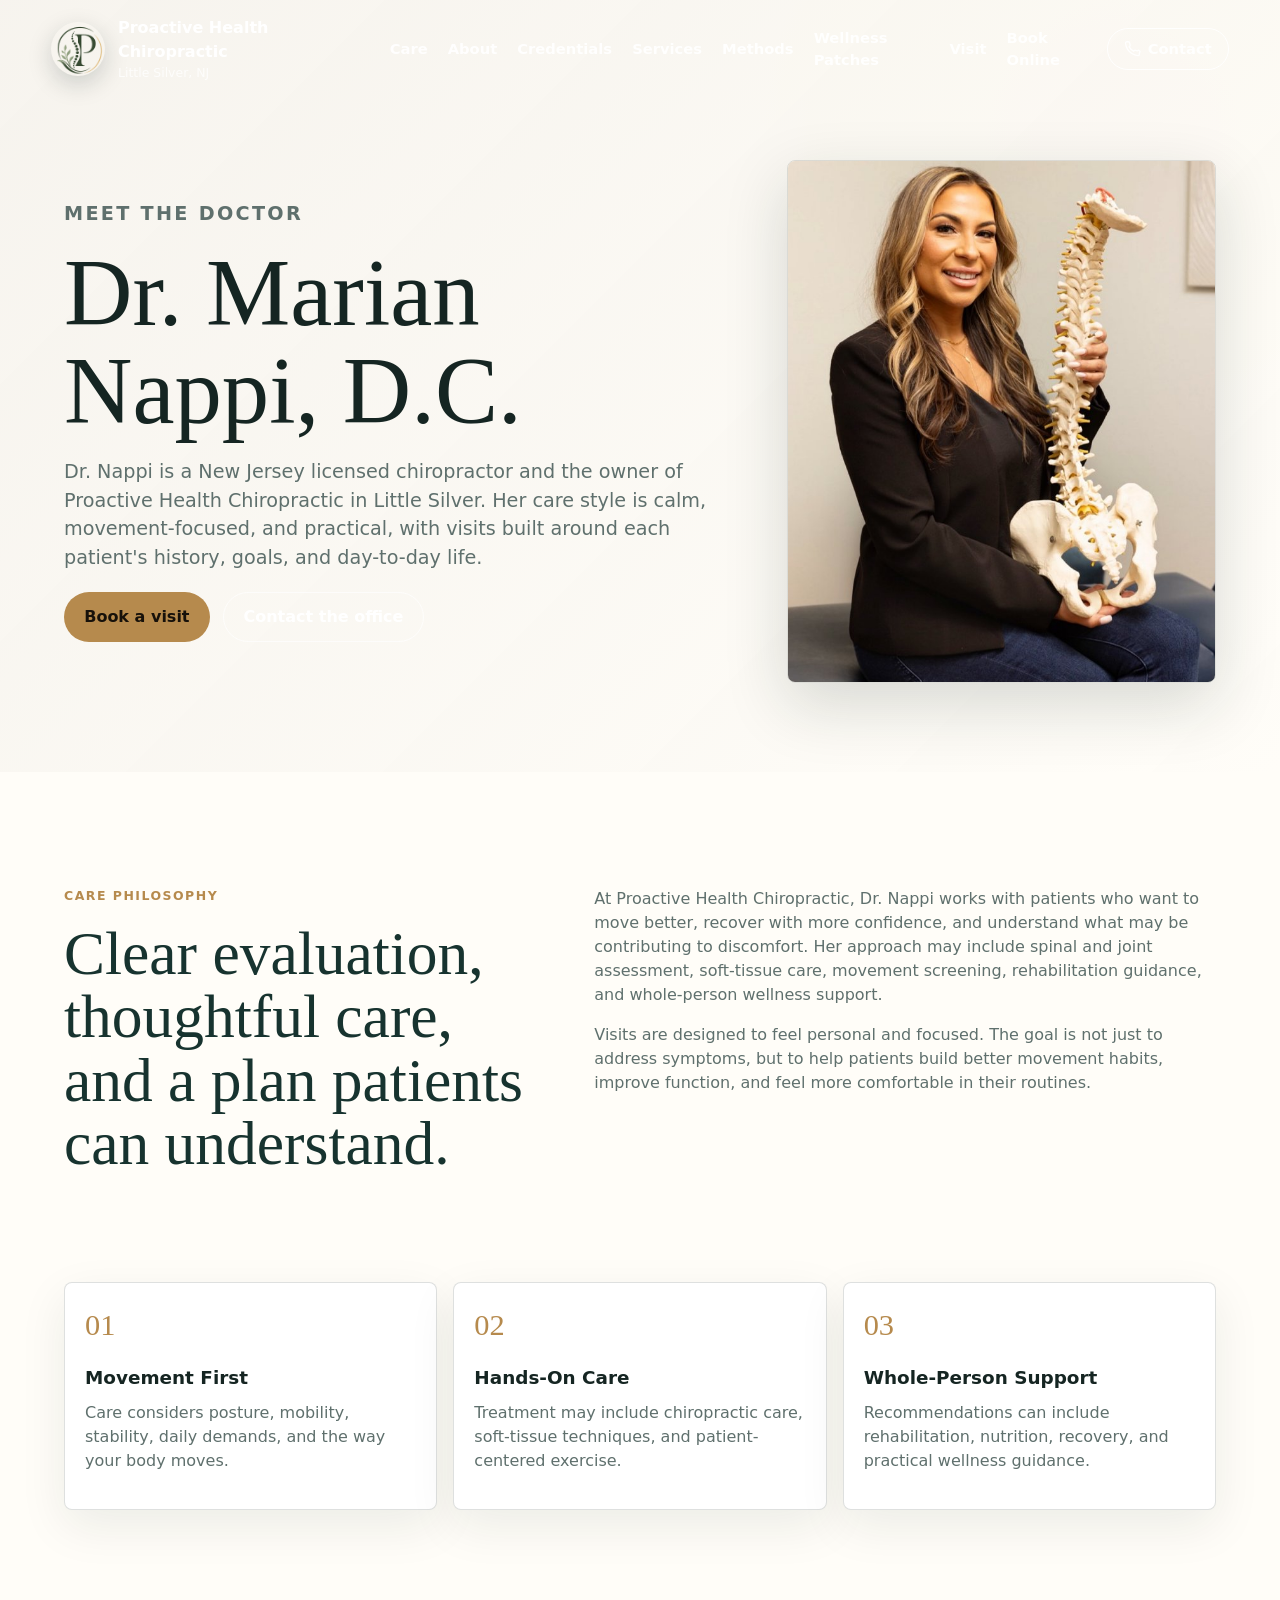
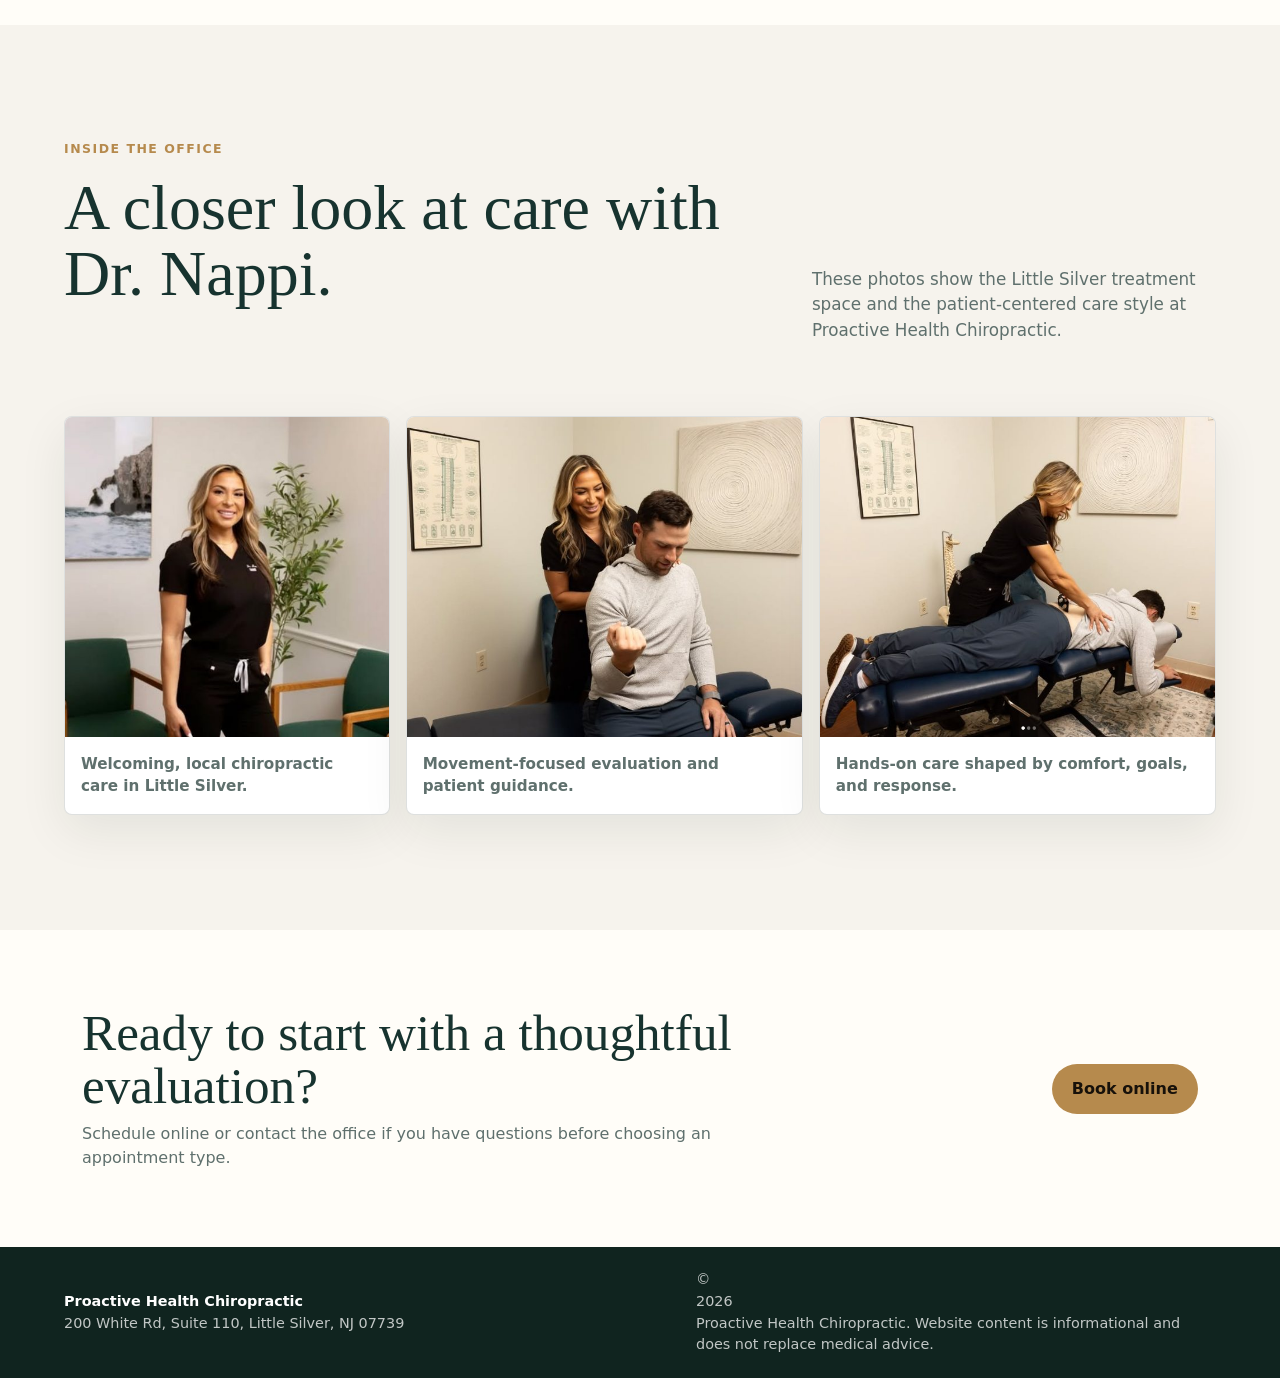
==== about.html @ e42f628e "Add Dr Nappi bio page" ====
<!doctype html>
<html lang="en">
  <head>
    <meta charset="utf-8" />
    <meta name="viewport" content="width=device-width, initial-scale=1" />
    <title>Meet Dr. Marian Nappi | Proactive Health Chiropractic</title>
    <meta
      name="description"
      content="Meet Dr. Marian Nappi, D.C., the New Jersey licensed chiropractor behind Proactive Health Chiropractic in Little Silver, NJ."
    />
    <meta name="theme-color" content="#17332f" />
    <link rel="preload" href="assets/dr-nappi-headshot.jpg" as="image" />
    <link rel="stylesheet" href="styles.css" />
    <script defer src="script.js"></script>
  </head>
  <body class="bio-page">
    <a class="skip-link" href="#main">Skip to content</a>

    <header class="site-header is-scrolled" data-header>
      <a class="brand" href="index.html#home" aria-label="Proactive Health Chiropractic home">
        <img class="brand-logo" src="assets/proactive-health-logo.png" alt="" />
        <span>
          <strong>Proactive Health Chiropractic</strong>
          <em>Little Silver, NJ</em>
        </span>
      </a>

      <button class="nav-toggle" type="button" aria-expanded="false" aria-controls="site-nav" data-nav-toggle>
        <svg viewBox="0 0 24 24" aria-hidden="true">
          <path d="M4 7h16M4 12h16M4 17h16" />
        </svg>
        <span class="sr-only">Open navigation</span>
      </button>

      <nav class="site-nav" id="site-nav" data-nav>
        <a href="index.html#care">Care</a>
        <a href="about.html">About</a>
        <a href="index.html#credentials">Credentials</a>
        <a href="index.html#services">Services</a>
        <a href="index.html#methods">Methods</a>
        <a href="lifewave.html">Wellness Patches</a>
        <a href="index.html#visit">Visit</a>
        <a href="appointment.html">Book Online</a>
        <a class="nav-call" href="index.html#contact">
          <svg viewBox="0 0 24 24" aria-hidden="true">
            <path d="M22 16.92v2a2 2 0 0 1-2.18 2 19.79 19.79 0 0 1-8.63-3.07 19.5 19.5 0 0 1-6-6A19.79 19.79 0 0 1 2.12 3.2 2 2 0 0 1 4.11 1h2a2 2 0 0 1 2 1.72c.12.9.32 1.77.59 2.61a2 2 0 0 1-.45 2.11L7.4 8.29a16 16 0 0 0 6.31 6.31l.85-.85a2 2 0 0 1 2.11-.45c.84.27 1.71.47 2.61.59A2 2 0 0 1 22 16.92Z" />
          </svg>
          Contact
        </a>
      </nav>
    </header>

    <main id="main">
      <section class="bio-hero" aria-labelledby="bio-title">
        <div class="bio-hero-layout">
          <div class="bio-hero-copy">
            <p class="eyebrow">Meet The Doctor</p>
            <h1 id="bio-title">Dr. Marian Nappi, D.C.</h1>
            <p>
              Dr. Nappi is a New Jersey licensed chiropractor and the owner of Proactive Health Chiropractic in
              Little Silver. Her care style is calm, movement-focused, and practical, with visits built around each
              patient's history, goals, and day-to-day life.
            </p>
            <div class="hero-actions">
              <a class="button button-primary" href="appointment.html">Book a visit</a>
              <a class="button button-secondary" href="index.html#contact">Contact the office</a>
            </div>
          </div>
          <figure class="bio-portrait">
            <img src="assets/dr-nappi-headshot.jpg" alt="Dr. Marian Nappi holding a spine model" />
          </figure>
        </div>
      </section>

      <section class="section bio-story">
        <div class="bio-story-grid">
          <div>
            <div class="section-kicker">Care Philosophy</div>
            <h2>Clear evaluation, thoughtful care, and a plan patients can understand.</h2>
          </div>
          <div class="bio-story-copy">
            <p>
              At Proactive Health Chiropractic, Dr. Nappi works with patients who want to move better, recover with
              more confidence, and understand what may be contributing to discomfort. Her approach may include spinal
              and joint assessment, soft-tissue care, movement screening, rehabilitation guidance, and whole-person
              wellness support.
            </p>
            <p>
              Visits are designed to feel personal and focused. The goal is not just to address symptoms, but to help
              patients build better movement habits, improve function, and feel more comfortable in their routines.
            </p>
          </div>
        </div>

        <div class="bio-values">
          <article>
            <span>01</span>
            <h3>Movement First</h3>
            <p>Care considers posture, mobility, stability, daily demands, and the way your body moves.</p>
          </article>
          <article>
            <span>02</span>
            <h3>Hands-On Care</h3>
            <p>Treatment may include chiropractic care, soft-tissue techniques, and patient-centered exercise.</p>
          </article>
          <article>
            <span>03</span>
            <h3>Whole-Person Support</h3>
            <p>Recommendations can include rehabilitation, nutrition, recovery, and practical wellness guidance.</p>
          </article>
        </div>
      </section>

      <section class="section bio-photo-section" aria-labelledby="bio-photos-title">
        <div class="section-heading">
          <div>
            <div class="section-kicker">Inside The Office</div>
            <h2 id="bio-photos-title">A closer look at care with Dr. Nappi.</h2>
          </div>
          <p>
            These photos show the Little Silver treatment space and the patient-centered care style at Proactive
            Health Chiropractic.
          </p>
        </div>

        <div class="bio-gallery">
          <figure>
            <img src="assets/dr-nappi-office.jpg" alt="Dr. Nappi standing in the office waiting area" />
            <figcaption>Welcoming, local chiropractic care in Little Silver.</figcaption>
          </figure>
          <figure>
            <img src="assets/dr-nappi-care.jpg" alt="Dr. Nappi guiding a patient through a seated movement check" />
            <figcaption>Movement-focused evaluation and patient guidance.</figcaption>
          </figure>
          <figure>
            <img src="assets/dr-nappi-treatment.jpg" alt="Dr. Nappi providing chiropractic care in a treatment room" />
            <figcaption>Hands-on care shaped by comfort, goals, and response.</figcaption>
          </figure>
        </div>
      </section>

      <section class="bio-note">
        <div>
          <h2>Ready to start with a thoughtful evaluation?</h2>
          <p>
            Schedule online or contact the office if you have questions before choosing an appointment type.
          </p>
        </div>
        <a class="button button-primary" href="appointment.html">Book online</a>
      </section>
    </main>

    <footer class="site-footer">
      <div>
        <strong>Proactive Health Chiropractic</strong>
        <span>200 White Rd, Suite 110, Little Silver, NJ 07739</span>
      </div>
      <p>
        &copy; <span data-year></span> Proactive Health Chiropractic. Website content is informational and does not replace medical advice.
      </p>
    </footer>
  </body>
</html>
---- styles.css ----
:root {
  color-scheme: light;
  --ink: #152522;
  --muted: #5f706d;
  --deep: #17332f;
  --evergreen: #24584f;
  --sage: #dfe8df;
  --mist: #f6f3ed;
  --paper: #fffdf8;
  --line: rgba(21, 37, 34, 0.14);
  --gold: #b68a4d;
  --rose: #b98678;
  --shadow: 0 24px 70px rgba(18, 35, 31, 0.18);
  --radius: 8px;
  font-family:
    "Inter",
    "Segoe UI",
    system-ui,
    -apple-system,
    sans-serif;
}

* {
  box-sizing: border-box;
}

html {
  scroll-behavior: smooth;
}

body {
  margin: 0;
  background: var(--paper);
  color: var(--ink);
  line-height: 1.5;
}

img,
svg {
  display: block;
}

a {
  color: inherit;
  text-decoration: none;
}

button,
input,
textarea {
  font: inherit;
}

svg {
  fill: none;
  stroke: currentColor;
  stroke-linecap: round;
  stroke-linejoin: round;
  stroke-width: 2;
}

.skip-link,
.sr-only {
  position: absolute;
  width: 1px;
  height: 1px;
  padding: 0;
  margin: -1px;
  overflow: hidden;
  clip: rect(0, 0, 0, 0);
  white-space: nowrap;
  border: 0;
}

.skip-link:focus {
  z-index: 20;
  width: auto;
  height: auto;
  clip: auto;
  top: 1rem;
  left: 1rem;
  padding: 0.75rem 1rem;
  background: var(--paper);
  border: 1px solid var(--line);
}

.site-header {
  position: fixed;
  inset: 0 0 auto;
  z-index: 10;
  display: flex;
  align-items: center;
  justify-content: space-between;
  gap: 1.5rem;
  min-height: 78px;
  padding: 1rem clamp(1rem, 4vw, 3.5rem);
  color: white;
  transition:
    background 180ms ease,
    box-shadow 180ms ease,
    color 180ms ease;
}

.site-header.is-scrolled {
  background: rgba(255, 253, 248, 0.94);
  color: var(--deep);
  box-shadow: 0 10px 40px rgba(18, 35, 31, 0.12);
  backdrop-filter: blur(14px);
}

.brand {
  display: inline-flex;
  align-items: center;
  gap: 0.8rem;
  min-width: 0;
}

.brand-logo {
  width: 54px;
  height: 54px;
  flex: 0 0 54px;
  border-radius: 50%;
  object-fit: cover;
  object-position: center 32%;
  box-shadow: 0 8px 24px rgba(18, 35, 31, 0.18);
}

.brand strong,
.brand em {
  display: block;
}

.brand strong {
  font-size: 1rem;
  letter-spacing: 0;
}

.brand em {
  color: currentColor;
  font-size: 0.78rem;
  font-style: normal;
  opacity: 0.76;
}

.site-nav {
  display: flex;
  align-items: center;
  gap: 1.25rem;
  font-size: 0.92rem;
  font-weight: 650;
}

.site-nav a {
  opacity: 0.9;
}

.site-nav a:hover,
.site-nav a:focus-visible {
  opacity: 1;
}

.text-link {
  color: var(--deep);
  font-weight: 850;
  text-decoration: underline;
  text-decoration-thickness: 2px;
  text-underline-offset: 0.25em;
}

.text-link:hover,
.text-link:focus-visible {
  color: var(--gold);
}

.nav-call {
  display: inline-flex;
  align-items: center;
  gap: 0.45rem;
  min-height: 42px;
  padding: 0 1rem;
  border: 1px solid currentColor;
  border-radius: 999px;
}

.nav-call svg,
.button svg,
.contact-list svg {
  width: 1.05rem;
  height: 1.05rem;
}

.nav-toggle {
  display: none;
  place-items: center;
  width: 44px;
  height: 44px;
  color: inherit;
  background: transparent;
  border: 1px solid currentColor;
  border-radius: 999px;
}

.nav-toggle svg {
  width: 22px;
  height: 22px;
}

.hero {
  position: relative;
  min-height: 92vh;
  display: grid;
  align-items: end;
  overflow: hidden;
  background: var(--deep);
  color: white;
}

.hero-image {
  position: absolute;
  inset: 0;
  width: 100%;
  height: 100%;
  object-fit: cover;
}

.hero-scrim {
  position: absolute;
  inset: 0;
  background:
    linear-gradient(90deg, rgba(13, 32, 28, 0.9), rgba(13, 32, 28, 0.56) 43%, rgba(13, 32, 28, 0.08) 74%),
    linear-gradient(0deg, rgba(13, 32, 28, 0.7), transparent 44%);
}

.hero-content {
  position: relative;
  width: min(760px, 100%);
  padding: 10rem clamp(1rem, 5vw, 5rem) clamp(5.5rem, 10vh, 8rem);
}

.eyebrow,
.section-kicker {
  margin: 0 0 1rem;
  color: var(--gold);
  font-size: 0.78rem;
  font-weight: 800;
  letter-spacing: 0.12em;
  text-transform: uppercase;
}

h1,
h2,
h3,
p {
  margin-top: 0;
}

h1,
h2 {
  font-family: Georgia, "Times New Roman", serif;
  font-weight: 500;
  line-height: 1.03;
}

h1 {
  max-width: 11ch;
  margin-bottom: 1.25rem;
  font-size: clamp(4rem, 11vw, 8.5rem);
}

.hero-copy {
  max-width: 690px;
  margin-bottom: 2rem;
  color: rgba(255, 255, 255, 0.88);
  font-size: clamp(1.12rem, 2vw, 1.35rem);
}

.hero-actions,
.contact-list {
  display: flex;
  flex-wrap: wrap;
  gap: 0.85rem;
}

.button {
  display: inline-flex;
  align-items: center;
  justify-content: center;
  gap: 0.55rem;
  min-height: 50px;
  padding: 0 1.2rem;
  border: 1px solid transparent;
  border-radius: 999px;
  font-weight: 800;
  transition:
    transform 160ms ease,
    background 160ms ease,
    border-color 160ms ease;
}

.button:hover,
.button:focus-visible {
  transform: translateY(-1px);
}

.button-primary {
  background: var(--gold);
  color: #17110a;
}

.button-secondary {
  border-color: rgba(255, 255, 255, 0.68);
  color: white;
}

.button-dark {
  background: var(--deep);
  color: white;
}

.button-outline {
  border-color: var(--line);
  color: var(--deep);
  background: transparent;
}

.hero-panel {
  position: absolute;
  right: clamp(1rem, 4vw, 4rem);
  bottom: clamp(1rem, 5vw, 4rem);
  width: min(300px, calc(100% - 2rem));
  padding: 1.2rem;
  background: rgba(255, 253, 248, 0.92);
  color: var(--deep);
  border: 1px solid rgba(255, 255, 255, 0.65);
  border-radius: var(--radius);
  box-shadow: var(--shadow);
}

.hero-panel span,
.hero-panel small {
  display: block;
  color: var(--muted);
}

.hero-panel strong {
  display: block;
  margin: 0.2rem 0;
  font-family: Georgia, "Times New Roman", serif;
  font-size: 1.4rem;
  line-height: 1.1;
}

.trust-band {
  display: grid;
  grid-template-columns: repeat(4, 1fr);
  border-bottom: 1px solid var(--line);
  background: var(--mist);
}

.trust-band div {
  min-height: 142px;
  padding: clamp(1.25rem, 3vw, 2rem);
  border-right: 1px solid var(--line);
}

.trust-band div:last-child {
  border-right: 0;
}

.trust-band strong {
  display: block;
  margin-bottom: 0.45rem;
  color: var(--deep);
  font-family: Georgia, "Times New Roman", serif;
  font-size: clamp(1.5rem, 3vw, 2.25rem);
  font-weight: 500;
  line-height: 1.05;
}

.trust-band span {
  color: var(--muted);
  font-size: 0.96rem;
}

.section {
  padding: clamp(4.5rem, 9vw, 8rem) clamp(1rem, 5vw, 5rem);
}

.credentials.section {
  padding-top: clamp(3.5rem, 7vw, 5.6rem);
  padding-bottom: clamp(3.5rem, 7vw, 5.6rem);
}

.intro-grid,
.section-heading,
.service-layout,
.method-summary-grid,
.methods-learn-more,
.visit-content {
  width: min(1180px, 100%);
  margin: 0 auto;
}

.intro-grid {
  display: grid;
  grid-template-columns: minmax(0, 1fr) minmax(320px, 0.78fr);
  gap: clamp(2rem, 5vw, 5rem);
  align-items: start;
}

h2 {
  color: var(--deep);
  font-size: clamp(2.35rem, 5vw, 4.7rem);
}

.intro-copy {
  color: var(--muted);
  font-size: 1.08rem;
}

.section-heading {
  display: grid;
  grid-template-columns: minmax(0, 0.88fr) minmax(280px, 0.52fr);
  gap: clamp(2rem, 5vw, 4rem);
  align-items: end;
  margin-bottom: clamp(2rem, 5vw, 3.5rem);
}

.section-heading p {
  color: var(--muted);
  font-size: 1.05rem;
}

.credentials {
  background: var(--deep);
  color: white;
}

.credentials h2 {
  color: white;
}

.credentials .section-heading {
  margin-bottom: clamp(1.5rem, 3.5vw, 2.4rem);
}

.credentials h2 {
  max-width: 780px;
  font-size: clamp(2.1rem, 4.2vw, 3.8rem);
}

.credentials .section-heading p,
.credentials .credential-card p {
  color: rgba(255, 255, 255, 0.74);
}

.credential-grid {
  width: min(1180px, 100%);
  margin: 0 auto;
  display: grid;
  grid-template-columns: repeat(4, 1fr);
  gap: 1rem;
}

.credential-card {
  min-height: 178px;
  padding: 1.1rem;
  border: 1px solid rgba(255, 255, 255, 0.16);
  border-radius: var(--radius);
  background: rgba(255, 255, 255, 0.045);
}

.credential-card h3 {
  margin-bottom: 0.55rem;
}

.credential-card p {
  margin-bottom: 0;
  font-size: 0.95rem;
}

.icon-badge {
  display: grid;
  place-items: center;
  width: 46px;
  height: 46px;
  margin-bottom: 1.5rem;
  color: #17110a;
  background: var(--gold);
  border-radius: 50%;
}

.icon-badge svg {
  width: 22px;
  height: 22px;
}

h3 {
  margin-bottom: 0.7rem;
  font-size: 1.15rem;
  line-height: 1.2;
}

.service-layout {
  display: grid;
  grid-template-columns: minmax(0, 1fr) minmax(300px, 0.42fr);
  gap: clamp(1.25rem, 4vw, 3rem);
}

.service-list {
  display: grid;
  grid-template-columns: repeat(2, 1fr);
  gap: 1rem;
}

.service-list article,
.quote-panel,
.appointment-card {
  border: 1px solid var(--line);
  border-radius: var(--radius);
  background: white;
  box-shadow: 0 16px 48px rgba(18, 35, 31, 0.08);
}

.service-list article {
  min-height: 196px;
  padding: 1.35rem;
}

.service-list p {
  color: var(--muted);
}

.quote-panel {
  display: flex;
  flex-direction: column;
  justify-content: space-between;
  min-height: 100%;
  padding: clamp(1.5rem, 4vw, 2rem);
  background:
    linear-gradient(rgba(255, 253, 248, 0.9), rgba(255, 253, 248, 0.9)),
    linear-gradient(135deg, var(--sage), rgba(185, 134, 120, 0.32));
}

.quote-panel p {
  color: var(--deep);
  font-family: Georgia, "Times New Roman", serif;
  font-size: clamp(1.55rem, 2.7vw, 2.25rem);
  line-height: 1.12;
}

.quote-panel span {
  color: var(--muted);
  font-weight: 750;
}

.methods-overview {
  background: var(--paper);
  border-top: 1px solid var(--line);
}

.methods-overview h2 {
  max-width: 780px;
  font-size: clamp(2.15rem, 4.4vw, 4rem);
}

.method-summary-grid {
  display: grid;
  grid-template-columns: repeat(3, 1fr);
  gap: 1rem;
}

.method-summary-grid article {
  min-height: 190px;
  padding: 1.15rem;
  border: 1px solid var(--line);
  border-radius: var(--radius);
  background: white;
  box-shadow: 0 16px 48px rgba(18, 35, 31, 0.08);
}

.method-summary-grid strong {
  display: inline-block;
  margin-bottom: 0.8rem;
  color: var(--gold);
  font-size: 0.8rem;
  font-weight: 900;
  letter-spacing: 0.1em;
  text-transform: uppercase;
}

.method-summary-grid h3 {
  color: var(--deep);
  font-family: Georgia, "Times New Roman", serif;
  font-size: 1.3rem;
  font-weight: 500;
}

.method-summary-grid p {
  margin-bottom: 0;
  color: var(--muted);
}

.methods-learn-more {
  margin-top: 1.4rem;
}

.lifewave-preview {
  padding: 0 clamp(1rem, 4vw, 2rem) clamp(3rem, 6vw, 4.5rem);
  background: var(--paper);
  border-bottom: 1px solid var(--line);
}

.lifewave-feature {
  width: min(820px, 100%);
  margin: -1.25rem max(1rem, calc((100vw - 1180px) / 2)) 0 auto;
  display: grid;
  grid-template-columns: minmax(0, 1fr) minmax(210px, 0.55fr);
  gap: clamp(1rem, 3vw, 1.6rem);
  align-items: center;
  padding: clamp(1rem, 3vw, 1.35rem);
  border: 1px solid var(--line);
  border-radius: var(--radius);
  background:
    linear-gradient(105deg, rgba(255, 255, 255, 0.95), rgba(247, 244, 239, 0.9)),
    radial-gradient(circle at 92% 12%, rgba(40, 111, 181, 0.14), transparent 34%);
  box-shadow: 0 12px 34px rgba(18, 35, 31, 0.08);
}

.lifewave-feature h2 {
  max-width: 380px;
  font-size: clamp(1.7rem, 2.9vw, 2.35rem);
}

.lifewave-feature p {
  max-width: 480px;
  margin-bottom: 0.8rem;
  color: var(--muted);
  font-size: 0.96rem;
}

.feature-link {
  display: inline-flex;
  align-items: center;
  gap: 0.55rem;
  color: var(--deep);
  font-weight: 850;
}

.feature-link svg {
  width: 1.05rem;
  height: 1.05rem;
}

.lifewave-product-stack {
  display: grid;
  grid-template-columns: repeat(3, minmax(0, 1fr));
  align-items: center;
  gap: 0.45rem;
}

.lifewave-product-stack img {
  width: 100%;
  aspect-ratio: 1.28;
  object-fit: cover;
  border-radius: 6px;
  box-shadow: 0 10px 24px rgba(25, 44, 60, 0.12);
}

.lifewave-product-stack img:first-child {
  grid-column: auto;
  grid-row: auto;
}

.lifewave-product-stack img:nth-child(2) {
  grid-column: auto;
  grid-row: auto;
  transform: none;
}

.lifewave-product-stack img:nth-child(3) {
  grid-column: auto;
  grid-row: auto;
  transform: none;
}

.visit {
  background: var(--mist);
}

.visit-content {
  display: grid;
  grid-template-columns: minmax(0, 0.9fr) minmax(320px, 0.58fr);
  gap: clamp(2rem, 5vw, 4rem);
  align-items: start;
}

.visit-content > div > p {
  max-width: 660px;
  color: var(--muted);
  font-size: 1.08rem;
}

.contact-list {
  margin-top: 2rem;
}

.contact-list a,
.contact-item {
  display: inline-flex;
  align-items: center;
  gap: 0.6rem;
  min-height: 48px;
  padding: 0 1rem;
  border: 1px solid var(--line);
  border-radius: 999px;
  background: rgba(255, 255, 255, 0.72);
  color: var(--deep);
  font-weight: 750;
}

.appointment-card {
  padding: clamp(1.25rem, 3vw, 1.75rem);
}

.appointment-card h3 {
  color: var(--deep);
  font-family: Georgia, "Times New Roman", serif;
  font-size: 1.75rem;
  font-weight: 500;
}

.appointment-card > p:not(.eyebrow):not(.form-note) {
  color: var(--muted);
}

.booking-mini-list {
  display: grid;
  gap: 0.55rem;
  margin: 1.3rem 0;
}

.booking-mini-list span {
  padding: 0.7rem 0.85rem;
  border: 1px solid var(--line);
  border-radius: var(--radius);
  background: var(--mist);
  color: var(--deep);
  font-weight: 750;
}

label {
  display: grid;
  gap: 0.42rem;
  margin-bottom: 1rem;
  color: var(--deep);
  font-size: 0.9rem;
  font-weight: 800;
}

input,
textarea {
  width: 100%;
  border: 1px solid var(--line);
  border-radius: var(--radius);
  padding: 0.85rem 0.95rem;
  background: var(--paper);
  color: var(--ink);
  outline: none;
}

input:focus,
textarea:focus {
  border-color: var(--evergreen);
  box-shadow: 0 0 0 4px rgba(36, 88, 79, 0.12);
}

textarea {
  resize: vertical;
}

.appointment-card .button {
  width: 100%;
}

.form-note {
  margin: 1rem 0 0;
  color: var(--muted);
  font-size: 0.82rem;
}

.site-footer {
  display: flex;
  align-items: center;
  justify-content: space-between;
  gap: 1rem;
  padding: 1.4rem clamp(1rem, 5vw, 5rem);
  background: #10241f;
  color: rgba(255, 255, 255, 0.74);
  font-size: 0.9rem;
}

.site-footer strong,
.site-footer span {
  display: block;
}

.site-footer strong {
  color: white;
}

.site-footer p {
  margin: 0;
  max-width: 520px;
}

.booking-page {
  background: var(--paper);
}

.booking-page .site-header {
  color: var(--deep);
}

.booking-hero {
  padding: clamp(8rem, 14vw, 11rem) clamp(1rem, 5vw, 5rem) clamp(4rem, 8vw, 7rem);
  background:
    linear-gradient(120deg, rgba(23, 51, 47, 0.94), rgba(36, 88, 79, 0.74)),
    url("assets/proactive-chiropractic-hero.png") center / cover;
  color: white;
}

.booking-hero-content,
.booking-shell,
.process-steps,
.booking-note {
  width: min(1180px, 100%);
  margin: 0 auto;
}

.booking-hero h1 {
  max-width: 880px;
  margin-bottom: 1.3rem;
  font-size: clamp(3.2rem, 8vw, 6.7rem);
}

.booking-hero p {
  max-width: 720px;
  color: rgba(255, 255, 255, 0.84);
  font-size: clamp(1.08rem, 2vw, 1.28rem);
}

.booking-section {
  background: var(--mist);
}

.booking-shell {
  display: grid;
  grid-template-columns: minmax(290px, 0.42fr) minmax(0, 1fr);
  gap: clamp(1.5rem, 4vw, 3rem);
  align-items: start;
}

.portal-card,
.booking-grid article,
.process-steps article {
  border: 1px solid var(--line);
  border-radius: var(--radius);
  background: white;
  box-shadow: 0 16px 48px rgba(18, 35, 31, 0.08);
}

.portal-card {
  position: sticky;
  top: 100px;
  padding: clamp(1.25rem, 3vw, 1.75rem);
}

.portal-card p,
.booking-grid p,
.process-steps p,
.booking-note p {
  color: var(--muted);
}

.portal-card .button {
  width: 100%;
}

.portal-topline {
  display: grid;
  gap: 0.25rem;
  margin-bottom: 1rem;
  padding-bottom: 1rem;
  border-bottom: 1px solid var(--line);
}

.portal-topline span {
  color: var(--gold);
  font-size: 0.75rem;
  font-weight: 850;
  letter-spacing: 0.12em;
  text-transform: uppercase;
}

.portal-topline strong {
  color: var(--deep);
  font-family: Georgia, "Times New Roman", serif;
  font-size: 1.8rem;
  font-weight: 500;
  line-height: 1.08;
}

.booking-details h2 {
  max-width: 760px;
  margin-bottom: 1.5rem;
  font-size: clamp(2.25rem, 4.6vw, 4.2rem);
}

.booking-grid {
  display: grid;
  grid-template-columns: repeat(2, 1fr);
  gap: 1rem;
}

.booking-grid article,
.process-steps article {
  padding: 1.35rem;
}

.booking-process {
  background: var(--paper);
}

.process-steps {
  display: grid;
  grid-template-columns: repeat(3, 1fr);
  gap: 1rem;
}

.process-steps span {
  display: block;
  margin-bottom: 1.25rem;
  color: var(--gold);
  font-family: Georgia, "Times New Roman", serif;
  font-size: 2rem;
}

.booking-note {
  display: flex;
  align-items: center;
  justify-content: space-between;
  gap: 2rem;
  padding-top: clamp(3rem, 6vw, 5rem);
  padding-bottom: clamp(3rem, 6vw, 5rem);
}

.booking-note h2 {
  max-width: 620px;
  margin-bottom: 0.7rem;
  font-size: clamp(2rem, 4vw, 3.2rem);
}

.booking-note p {
  max-width: 760px;
  margin-bottom: 0;
}

.methods-hero {
  min-height: 660px;
  display: grid;
  align-items: end;
  padding: clamp(8rem, 14vw, 11rem) clamp(1rem, 5vw, 5rem) clamp(4rem, 8vw, 7rem);
  background:
    linear-gradient(120deg, rgba(16, 36, 31, 0.98), rgba(32, 72, 64, 0.92)),
    linear-gradient(0deg, rgba(255, 253, 248, 0.08), transparent);
  color: white;
}

.methods-hero > div,
.method-detail-list,
.method-note {
  width: min(1180px, 100%);
  margin: 0 auto;
}

.methods-hero h1 {
  max-width: 11ch;
  font-size: clamp(3.4rem, 8.4vw, 7.2rem);
}

.methods-hero p {
  max-width: 760px;
  color: rgba(255, 255, 255, 0.82);
  font-size: clamp(1.05rem, 2vw, 1.24rem);
}

.methods-detail-section {
  background: var(--mist);
}

.method-detail-list {
  display: grid;
  gap: 1rem;
}

.method-detail-list article {
  display: grid;
  grid-template-columns: minmax(240px, 0.34fr) minmax(0, 1fr);
  gap: clamp(1rem, 4vw, 3rem);
  align-items: start;
  padding: clamp(1.25rem, 3vw, 1.8rem);
  border: 1px solid var(--line);
  border-radius: var(--radius);
  background: white;
  box-shadow: 0 16px 48px rgba(18, 35, 31, 0.08);
}

.method-detail-list span {
  display: inline-block;
  margin-bottom: 0.65rem;
  color: var(--gold);
  font-weight: 900;
  letter-spacing: 0.12em;
  text-transform: uppercase;
}

.method-detail-list h2 {
  margin-bottom: 0;
  font-size: clamp(1.8rem, 3.3vw, 2.8rem);
}

.method-detail-list p {
  margin-bottom: 0;
  color: var(--muted);
  font-size: 1.04rem;
}

.method-note {
  display: grid;
  grid-template-columns: minmax(0, 0.8fr) auto;
  gap: 2rem;
  align-items: center;
  padding-top: clamp(3rem, 6vw, 5rem);
  padding-bottom: clamp(3rem, 6vw, 5rem);
}

.method-note h2 {
  max-width: 720px;
  margin-bottom: 0.8rem;
  font-size: clamp(2.1rem, 4vw, 3.4rem);
}

.method-note p {
  max-width: 760px;
  margin-bottom: 0;
  color: var(--muted);
}

.bio-hero {
  padding: clamp(8rem, 13vw, 10rem) clamp(1rem, 5vw, 5rem) clamp(3.5rem, 7vw, 6rem);
  background:
    linear-gradient(135deg, rgba(246, 243, 237, 0.95), rgba(255, 253, 248, 0.98)),
    radial-gradient(circle at 88% 18%, rgba(191, 143, 70, 0.16), transparent 34%);
}

.bio-hero-layout,
.bio-story-grid,
.bio-values,
.bio-gallery,
.bio-note {
  width: min(1180px, 100%);
  margin: 0 auto;
}

.bio-hero-layout {
  display: grid;
  grid-template-columns: minmax(0, 0.8fr) minmax(320px, 0.52fr);
  gap: clamp(2rem, 6vw, 4rem);
  align-items: center;
}

.bio-hero h1 {
  max-width: 820px;
  margin-bottom: 1.1rem;
  font-size: clamp(3.2rem, 7.4vw, 6.6rem);
}

.bio-hero p,
.bio-story-copy p,
.bio-values p,
.bio-photo-section p,
.bio-gallery figcaption,
.bio-note p {
  color: var(--muted);
}

.bio-hero p {
  max-width: 690px;
  font-size: clamp(1.05rem, 2vw, 1.2rem);
}

.bio-portrait {
  margin: 0;
}

.bio-portrait img {
  width: 100%;
  aspect-ratio: 0.82;
  object-fit: cover;
  object-position: center top;
  border: 1px solid var(--line);
  border-radius: var(--radius);
  box-shadow: 0 22px 64px rgba(18, 35, 31, 0.16);
}

.bio-story {
  background: var(--paper);
}

.bio-story-grid {
  display: grid;
  grid-template-columns: minmax(0, 0.75fr) minmax(0, 1fr);
  gap: clamp(1.5rem, 5vw, 4rem);
  align-items: start;
}

.bio-story-grid h2 {
  max-width: 700px;
  font-size: clamp(2.25rem, 4.8vw, 4.15rem);
}

.bio-story-copy p:last-child {
  margin-bottom: 0;
}

.bio-values {
  display: grid;
  grid-template-columns: repeat(3, 1fr);
  gap: 1rem;
  margin-top: clamp(2rem, 5vw, 3.5rem);
}

.bio-values article,
.bio-gallery figure {
  border: 1px solid var(--line);
  border-radius: var(--radius);
  background: white;
  box-shadow: 0 16px 48px rgba(18, 35, 31, 0.08);
}

.bio-values article {
  padding: 1.25rem;
}

.bio-values span {
  display: inline-block;
  margin-bottom: 1.15rem;
  color: var(--gold);
  font-family: Georgia, "Times New Roman", serif;
  font-size: 1.9rem;
}

.bio-photo-section {
  background: var(--mist);
}

.bio-gallery {
  display: grid;
  grid-template-columns: 0.82fr 1fr 1fr;
  gap: 1rem;
}

.bio-gallery figure {
  overflow: hidden;
  margin: 0;
}

.bio-gallery img {
  width: 100%;
  height: 320px;
  object-fit: cover;
}

.bio-gallery figure:first-child img {
  object-position: center 30%;
}

.bio-gallery figcaption {
  padding: 1rem;
  font-size: 0.95rem;
  font-weight: 700;
}

.bio-note {
  display: flex;
  align-items: center;
  justify-content: space-between;
  gap: 2rem;
  padding: clamp(3rem, 6vw, 5rem) clamp(1rem, 4vw, 2rem);
}

.bio-note h2 {
  max-width: 660px;
  margin-bottom: 0.6rem;
  font-size: clamp(2rem, 4vw, 3.25rem);
}

.bio-note p {
  max-width: 720px;
  margin-bottom: 0;
}

.lifewave-hero {
  min-height: 760px;
  display: grid;
  grid-template-columns: minmax(0, 0.92fr) minmax(360px, 0.72fr);
  gap: clamp(2rem, 5vw, 5rem);
  align-items: center;
  padding: clamp(8rem, 14vw, 11rem) clamp(1rem, 5vw, 5rem) clamp(4rem, 8vw, 7rem);
  background:
    linear-gradient(120deg, rgba(16, 36, 31, 0.98), rgba(22, 54, 71, 0.92) 58%, rgba(44, 74, 116, 0.86)),
    linear-gradient(0deg, rgba(255, 255, 255, 0.08), transparent);
  color: white;
  overflow: hidden;
}

.lifewave-hero-copy,
.lifewave-hero-products,
.patch-pillars,
.product-grid,
.lifewave-cta,
.lifewave-disclaimer {
  width: min(1180px, 100%);
  margin: 0 auto;
}

.lifewave-hero-copy {
  width: 100%;
}

.lifewave-hero h1 {
  max-width: 10ch;
  font-size: clamp(3.6rem, 9vw, 7.7rem);
}

.lifewave-hero p {
  max-width: 710px;
  color: rgba(255, 255, 255, 0.82);
  font-size: clamp(1.05rem, 2vw, 1.24rem);
}

.lifewave-hero-products {
  width: 100%;
  display: grid;
  grid-template-columns: repeat(5, 1fr);
  align-items: center;
  gap: 0.8rem;
}

.lifewave-hero-products img {
  width: 100%;
  aspect-ratio: 1.22;
  object-fit: cover;
  border-radius: var(--radius);
  background: white;
  box-shadow: 0 24px 70px rgba(3, 13, 18, 0.28);
}

.lifewave-hero-products .product-main {
  grid-column: 1 / 6;
}

.lifewave-hero-products img:not(.product-main) {
  grid-column: span 2;
  margin-top: -1.5rem;
}

.lifewave-intro {
  background: var(--paper);
}

.patch-pillars {
  display: grid;
  grid-template-columns: repeat(3, 1fr);
  gap: 1rem;
}

.patch-pillars article,
.product-card {
  border: 1px solid var(--line);
  border-radius: var(--radius);
  background: white;
  box-shadow: 0 16px 48px rgba(18, 35, 31, 0.08);
}

.patch-pillars article {
  padding: 1.35rem;
}

.patch-pillars p,
.product-card p,
.lifewave-cta p,
.lifewave-disclaimer p {
  color: var(--muted);
}

.product-section {
  background: var(--mist);
}

.product-grid {
  display: grid;
  grid-template-columns: repeat(3, 1fr);
  gap: 1rem;
}

.product-card {
  display: flex;
  flex-direction: column;
  overflow: hidden;
}

.product-card img {
  width: 100%;
  aspect-ratio: 1.28;
  object-fit: cover;
  background: #eef1ef;
}

.product-card div {
  padding: 1.25rem;
}

.product-tag {
  margin-bottom: 0.45rem;
  color: #286fb5;
  font-size: 0.75rem;
  font-weight: 850;
  letter-spacing: 0.11em;
  text-transform: uppercase;
}

.product-card h3 {
  color: var(--deep);
  font-family: Georgia, "Times New Roman", serif;
  font-size: 1.65rem;
  font-weight: 500;
}

.lifewave-cta {
  display: grid;
  grid-template-columns: minmax(0, 0.8fr) auto;
  gap: 2rem;
  align-items: center;
  padding-top: clamp(3rem, 6vw, 5rem);
  padding-bottom: clamp(3rem, 6vw, 5rem);
}

.lifewave-cta h2 {
  max-width: 720px;
  margin-bottom: 0.8rem;
  font-size: clamp(2.2rem, 4.4vw, 3.8rem);
}

.lifewave-cta-actions {
  display: grid;
  gap: 0.8rem;
}

.lifewave-disclaimer {
  padding: 0 clamp(1rem, 5vw, 5rem) clamp(3rem, 6vw, 4.5rem);
}

.lifewave-disclaimer p {
  margin: 0 auto;
  padding: 1rem 1.2rem;
  border: 1px solid var(--line);
  border-radius: var(--radius);
  background: var(--mist);
  font-size: 0.86rem;
}

@media (max-width: 980px) {
  .nav-toggle {
    display: grid;
  }

  .site-nav {
    position: absolute;
    top: calc(100% - 0.4rem);
    right: 1rem;
    display: none;
    width: min(320px, calc(100vw - 2rem));
    padding: 0.8rem;
    flex-direction: column;
    align-items: stretch;
    gap: 0.2rem;
    background: var(--paper);
    color: var(--deep);
    border: 1px solid var(--line);
    border-radius: var(--radius);
    box-shadow: var(--shadow);
  }

  .site-nav.is-open {
    display: flex;
  }

  .site-nav a {
    padding: 0.8rem;
  }

  .nav-call {
    justify-content: center;
  }

  .hero {
    min-height: 820px;
  }

  .hero-content {
    padding-top: 8rem;
    padding-bottom: 13rem;
  }

  .hero-panel {
    left: 1rem;
    right: 1rem;
  }

  .trust-band,
  .credential-grid,
  .service-layout,
  .method-summary-grid,
  .visit-content,
  .booking-shell,
  .process-steps,
  .bio-hero-layout,
  .bio-values,
  .bio-gallery,
  .lifewave-feature,
  .lifewave-hero,
  .product-grid {
    grid-template-columns: repeat(2, 1fr);
  }

  .lifewave-hero {
    align-items: end;
  }

  .lifewave-feature {
    margin: 0 auto;
  }

  .patch-pillars,
  .lifewave-cta,
  .method-note,
  .bio-story-grid {
    grid-template-columns: 1fr;
  }

  .portal-card {
    position: static;
  }

  .intro-grid,
  .section-heading {
    grid-template-columns: 1fr;
  }

  .bio-note {
    display: block;
  }

  .bio-note .button {
    margin-top: 1.5rem;
  }
}

@media (max-width: 680px) {
  .site-header {
    min-height: 68px;
    padding: 0.8rem 1rem;
  }

  .brand strong {
    font-size: 0.92rem;
  }

  .brand-logo {
    width: 42px;
    height: 42px;
    flex-basis: 42px;
  }

  h1 {
    font-size: 3.75rem;
  }

  .hero-content {
    padding-inline: 1rem;
  }

  .button,
  .contact-list a {
    width: 100%;
  }

  .trust-band,
  .credential-grid,
  .service-list,
  .service-layout,
  .method-summary-grid,
  .method-detail-list article,
  .visit-content,
  .booking-shell,
  .booking-grid,
  .process-steps,
  .bio-hero-layout,
  .bio-story-grid,
  .bio-values,
  .bio-gallery,
  .lifewave-feature,
  .lifewave-hero,
  .patch-pillars,
  .product-grid,
  .lifewave-cta {
    grid-template-columns: 1fr;
  }

  .bio-hero {
    padding-top: 7rem;
  }

  .bio-gallery img {
    height: 280px;
  }

  .lifewave-product-stack {
    margin-top: 1.5rem;
  }

  .lifewave-hero-products img:not(.product-main) {
    margin-top: 0;
  }

  .booking-note {
    display: block;
  }

  .method-note .button {
    margin-top: 1.5rem;
  }

  .booking-note .button {
    margin-top: 1.5rem;
  }

  .trust-band div {
    min-height: auto;
    border-right: 0;
    border-bottom: 1px solid var(--line);
  }

  .trust-band div:last-child {
    border-bottom: 0;
  }

  .credential-card,
  .service-list article {
    min-height: auto;
  }

  .site-footer {
    display: block;
  }

  .site-footer p {
    margin-top: 1rem;
  }
}
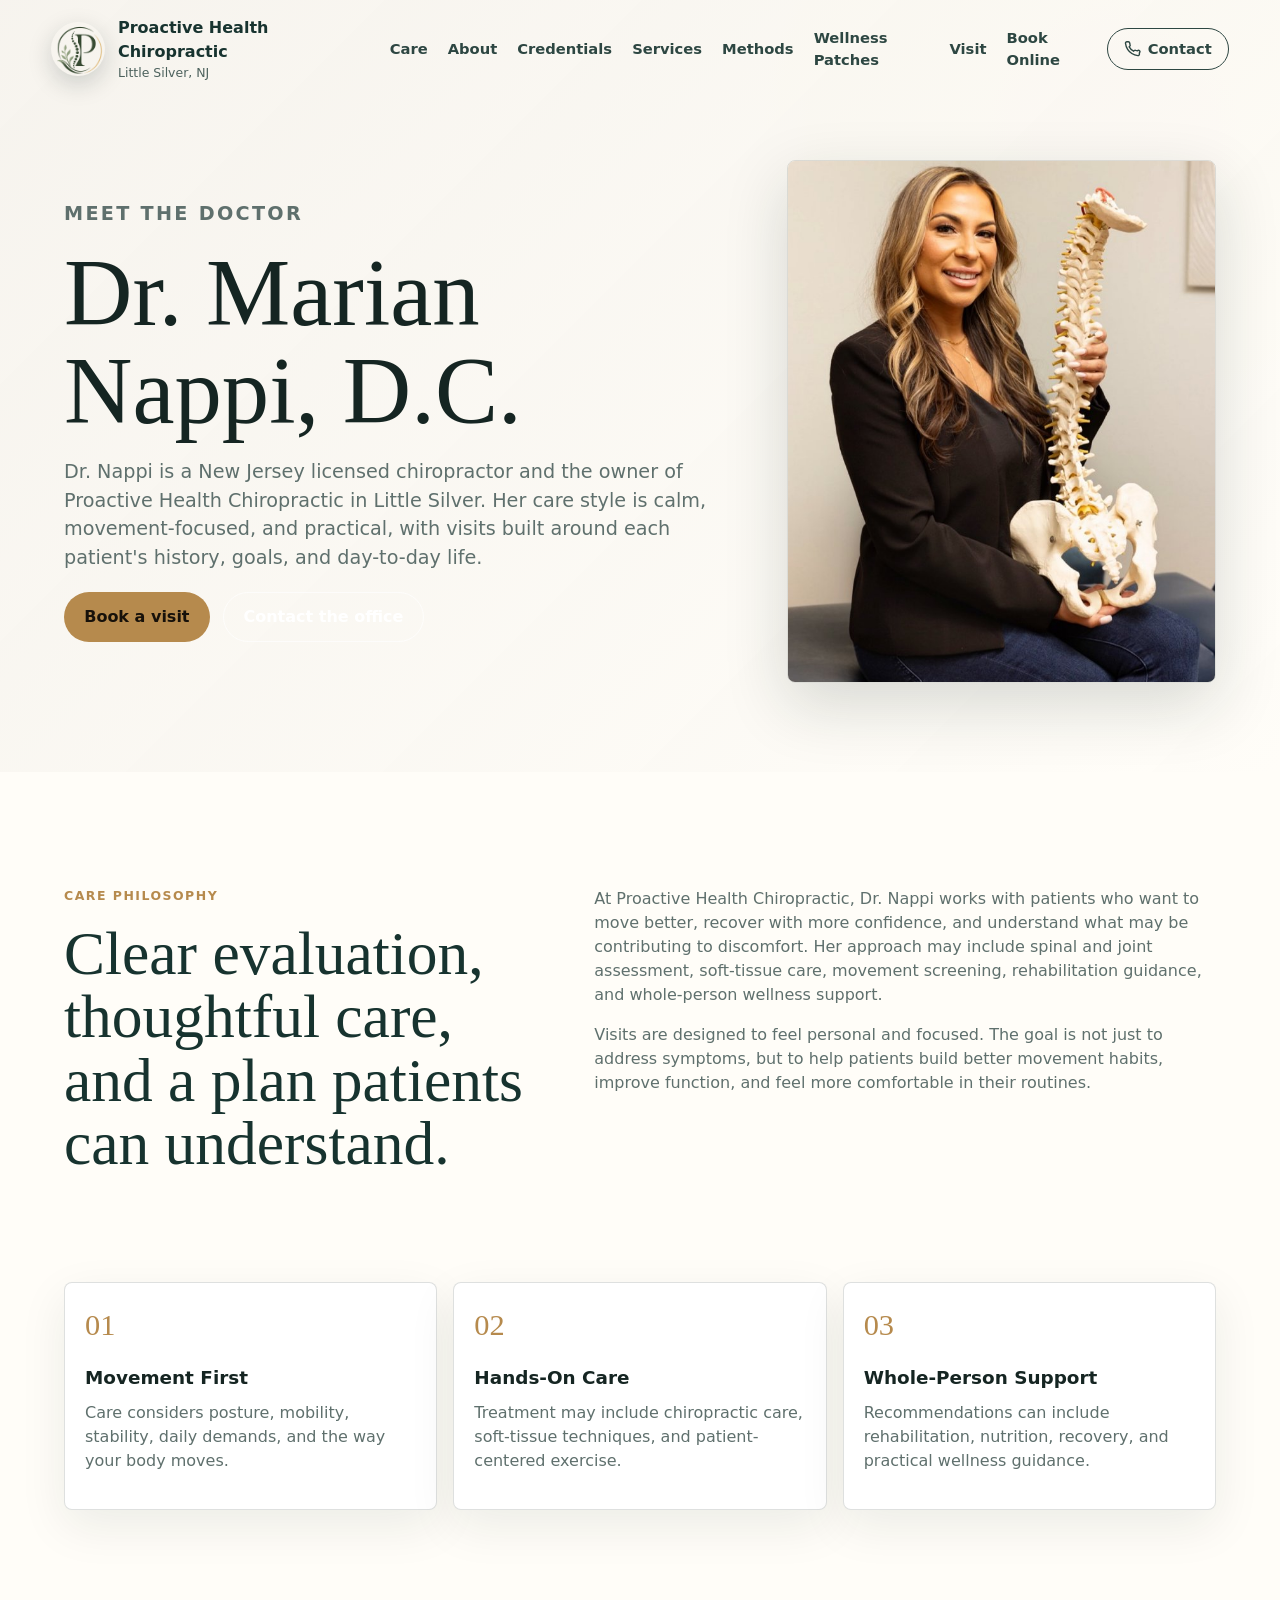
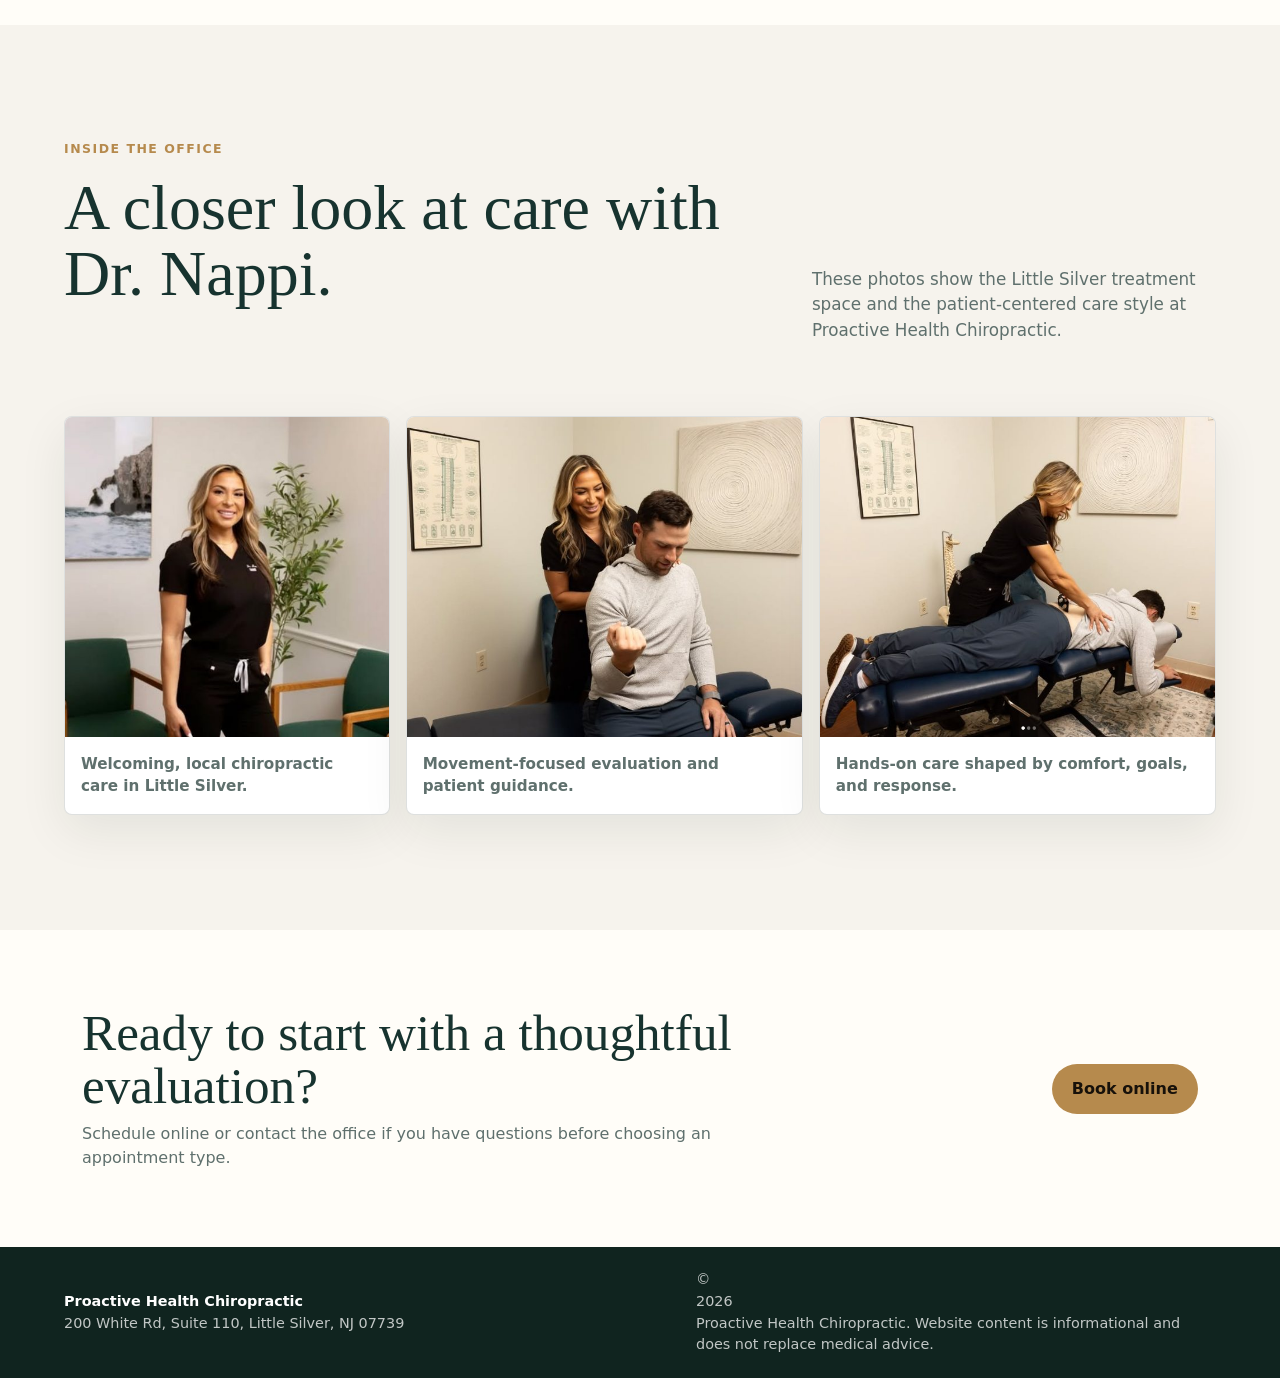
==== commit 2b34114e: "Add social preview image metadata" ====
--- a/about.html
+++ b/about.html
@@ -9,6 +9,28 @@
       content="Meet Dr. Marian Nappi, D.C., the New Jersey licensed chiropractor behind Proactive Health Chiropractic in Little Silver, NJ."
     />
     <meta name="theme-color" content="#17332f" />
+    <link rel="canonical" href="https://proactivehealthchiropractic.com/about.html" />
+    <meta property="og:type" content="website" />
+    <meta property="og:site_name" content="Proactive Health Chiropractic" />
+    <meta property="og:title" content="Meet Dr. Marian Nappi | Proactive Health Chiropractic" />
+    <meta
+      property="og:description"
+      content="Meet Dr. Marian Nappi, D.C., the New Jersey licensed chiropractor behind Proactive Health Chiropractic."
+    />
+    <meta property="og:url" content="https://proactivehealthchiropractic.com/about.html" />
+    <meta property="og:image" content="https://proactivehealthchiropractic.com/assets/social-preview.jpg" />
+    <meta property="og:image:secure_url" content="https://proactivehealthchiropractic.com/assets/social-preview.jpg" />
+    <meta property="og:image:type" content="image/jpeg" />
+    <meta property="og:image:width" content="1200" />
+    <meta property="og:image:height" content="630" />
+    <meta property="og:image:alt" content="Proactive Health Chiropractic in Little Silver, NJ" />
+    <meta name="twitter:card" content="summary_large_image" />
+    <meta name="twitter:title" content="Meet Dr. Marian Nappi | Proactive Health Chiropractic" />
+    <meta
+      name="twitter:description"
+      content="Meet Dr. Marian Nappi, D.C., the New Jersey licensed chiropractor behind Proactive Health Chiropractic."
+    />
+    <meta name="twitter:image" content="https://proactivehealthchiropractic.com/assets/social-preview.jpg" />
     <link rel="preload" href="assets/dr-nappi-headshot.jpg" as="image" />
     <link rel="stylesheet" href="styles.css" />
     <script defer src="script.js"></script>
--- a/styles.css
+++ b/styles.css
@@ -33,6 +33,7 @@
   background: var(--paper);
   color: var(--ink);
   line-height: 1.5;
+  overflow-x: hidden;
 }
 
 img,
@@ -108,10 +109,18 @@
   backdrop-filter: blur(14px);
 }
 
+.bio-page .site-header {
+  color: var(--deep);
+}
+
 .brand {
   display: inline-flex;
   align-items: center;
   gap: 0.8rem;
+  min-width: 0;
+}
+
+.brand > span {
   min-width: 0;
 }
 
@@ -1392,6 +1401,8 @@
     right: 1rem;
     display: none;
     width: min(320px, calc(100vw - 2rem));
+    max-height: calc(100vh - 92px);
+    overflow-y: auto;
     padding: 0.8rem;
     flex-direction: column;
     align-items: stretch;
@@ -1482,10 +1493,24 @@
   .site-header {
     min-height: 68px;
     padding: 0.8rem 1rem;
+    gap: 0.75rem;
+  }
+
+  .brand {
+    max-width: calc(100% - 54px);
+    gap: 0.6rem;
   }
 
   .brand strong {
     font-size: 0.92rem;
+    max-width: min(52vw, 210px);
+    overflow: hidden;
+    text-overflow: ellipsis;
+    white-space: nowrap;
+  }
+
+  .brand em {
+    font-size: 0.72rem;
   }
 
   .brand-logo {
@@ -1494,16 +1519,31 @@
     flex-basis: 42px;
   }
 
-  h1 {
-    font-size: 3.75rem;
+  h1,
+  .booking-hero h1,
+  .methods-hero h1,
+  .bio-hero h1,
+  .lifewave-hero h1 {
+    font-size: 3.05rem;
   }
 
   .hero-content {
     padding-inline: 1rem;
+    padding-top: 7rem;
+    padding-bottom: 12rem;
+  }
+
+  .hero-copy,
+  .booking-hero p,
+  .methods-hero p,
+  .bio-hero p,
+  .lifewave-hero p {
+    font-size: 1rem;
   }
 
   .button,
-  .contact-list a {
+  .contact-list a,
+  .contact-item {
     width: 100%;
   }
 
@@ -1533,6 +1573,13 @@
     padding-top: 7rem;
   }
 
+  .booking-hero,
+  .methods-hero,
+  .lifewave-hero {
+    min-height: auto;
+    padding-top: 7rem;
+  }
+
   .bio-gallery img {
     height: 280px;
   }
@@ -1580,3 +1627,52 @@
     margin-top: 1rem;
   }
 }
+
+@media (max-width: 420px) {
+  .site-header {
+    padding-inline: 0.75rem;
+  }
+
+  .brand em {
+    display: none;
+  }
+
+  .brand strong {
+    max-width: 46vw;
+  }
+
+  .brand-logo {
+    width: 38px;
+    height: 38px;
+    flex-basis: 38px;
+  }
+
+  h1,
+  .booking-hero h1,
+  .methods-hero h1,
+  .bio-hero h1,
+  .lifewave-hero h1 {
+    font-size: 2.65rem;
+  }
+
+  h2,
+  .booking-details h2,
+  .method-note h2,
+  .bio-story-grid h2,
+  .bio-note h2,
+  .lifewave-cta h2 {
+    font-size: 2rem;
+  }
+
+  .hero-panel {
+    padding: 1rem;
+  }
+
+  .section {
+    padding-inline: 0.9rem;
+  }
+
+  .bio-gallery img {
+    height: 240px;
+  }
+}
